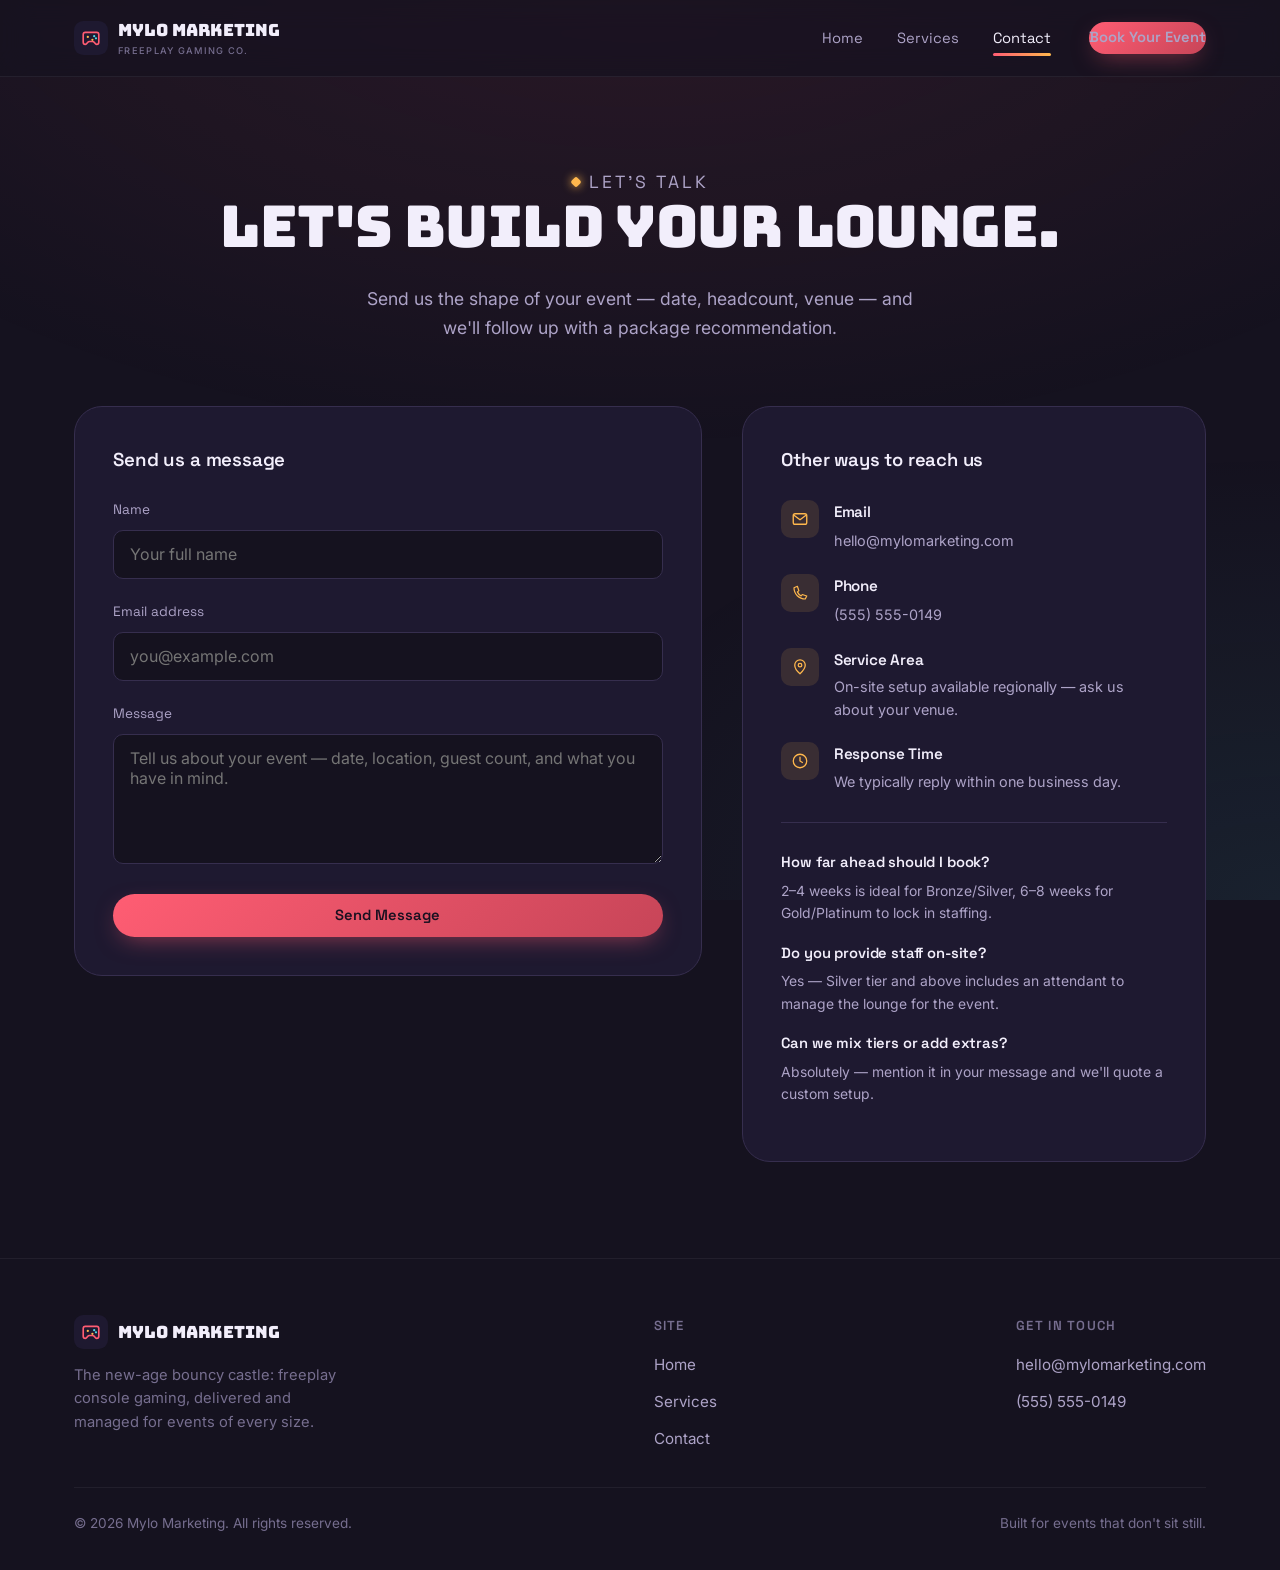
==== contact.html @ ed705b1b "Initial site" ====
<!doctype html>
<html lang="en">
<head>
<meta charset="UTF-8">
<meta name="viewport" content="width=device-width, initial-scale=1">
<title>Contact — Mylo Marketing</title>
<meta name="description" content="Get in touch with Mylo Marketing to book freeplay console gaming for your next event.">
<link rel="preconnect" href="https://fonts.googleapis.com">
<link rel="preconnect" href="https://fonts.gstatic.com" crossorigin>
<link href="https://fonts.googleapis.com/css2?family=Bungee&family=Space+Grotesk:wght@500;600;700&family=Inter:wght@400;500;600&display=swap" rel="stylesheet">
<link rel="stylesheet" href="styles.css">
</head>
<body>

<header class="site-header">
  <div class="wrap">
    <a href="index.html" class="brand">
      <svg class="brand-mark" viewBox="0 0 48 48" fill="none" xmlns="http://www.w3.org/2000/svg">
        <rect width="48" height="48" rx="13" fill="#1E1930"/>
        <path d="M13 30V19a3 3 0 0 1 3-3h16a3 3 0 0 1 3 3v11a3 3 0 0 1-3 3c-1.4 0-2-1-3.2-2.6-.7-.9-1.4-1.4-2.8-1.4h-4c-1.4 0-2.1.5-2.8 1.4C18 32 17.4 33 16 33a3 3 0 0 1-3-3Z" stroke="#FF5D73" stroke-width="2.3" stroke-linejoin="round"/>
        <circle cx="19.5" cy="22.5" r="1.6" fill="#FFB84D"/>
        <circle cx="28.5" cy="21.5" r="1.6" fill="#4DD9E8"/>
        <circle cx="31" cy="24.5" r="1.6" fill="#4DD9E8"/>
        <circle cx="26" cy="26.5" r="1.6" fill="#FFB84D"/>
      </svg>
      <span>MYLO MARKETING<small>Freeplay Gaming Co.</small></span>
    </a>
    <nav class="main-nav" id="main-nav">
      <ul>
        <li><a href="index.html">Home</a></li>
        <li><a href="services.html">Services</a></li>
        <li><a href="contact.html" aria-current="page">Contact</a></li>
      </ul>
      <a href="contact.html" class="btn btn-primary">Book Your Event</a>
    </nav>
    <button class="nav-toggle" id="nav-toggle" aria-label="Toggle menu" aria-expanded="false">
      <span></span><span></span><span></span>
    </button>
  </div>
</header>

<main>
  <section class="page-hero">
    <div class="wrap">
      <p class="eyebrow" style="justify-content:center;">Let's Talk</p>
      <h1 class="display" style="text-transform:none;">Let's build your lounge.</h1>
      <p>Send us the shape of your event — date, headcount, venue — and we'll follow up with a package recommendation.</p>
    </div>
  </section>

  <section style="padding-top:0;">
    <div class="wrap">
      <div class="contact-layout">

        <div class="form-card bounce-in in-view">
          <h3 style="margin-bottom:1.5rem;">Send us a message</h3>

          <!--
            This form posts to FormSubmit (https://formsubmit.co), a free
            forwarding service that emails submissions to the address in
            the action URL below — no backend server required.
            IMPORTANT: replace "hello@mylomarketing.com" with the real
            inbox that should receive these leads before publishing.
            The first submission to a new address triggers a one-time
            confirmation email from FormSubmit that must be approved.
          -->
          <form id="contact-form" action="https://formsubmit.co/hello@mylomarketing.com" method="POST">
            <input type="text" name="_honey" class="honey" tabindex="-1" autocomplete="off">
            <input type="hidden" name="_subject" value="New inquiry from mylomarketing.com">
            <input type="hidden" name="_captcha" value="true">
            <input type="hidden" name="_template" value="table">

            <div class="field">
              <label for="name">Name</label>
              <input type="text" id="name" name="name" placeholder="Your full name" required>
              <small class="err">Please enter your name.</small>
            </div>

            <div class="field">
              <label for="email">Email address</label>
              <input type="email" id="email" name="email" placeholder="you@example.com" required>
              <small class="err">Please enter a valid email address.</small>
            </div>

            <div class="field">
              <label for="message">Message</label>
              <textarea id="message" name="message" placeholder="Tell us about your event — date, location, guest count, and what you have in mind." required></textarea>
              <small class="err">Please add a few details about your event.</small>
            </div>

            <button type="submit" class="btn btn-primary btn-block">Send Message</button>
            <p id="form-status" class="form-status" role="status" aria-live="polite"></p>
          </form>
        </div>

        <aside class="info-card bounce-in in-view">
          <h3>Other ways to reach us</h3>
          <div class="info-list">
            <div class="info-item">
              <div class="icon">
                <svg width="18" height="18" viewBox="0 0 24 24" fill="none"><rect x="3" y="5" width="18" height="14" rx="2.5" stroke="currentColor" stroke-width="1.8"/><path d="M4 7l8 6 8-6" stroke="currentColor" stroke-width="1.8" stroke-linecap="round" stroke-linejoin="round"/></svg>
              </div>
              <div>
                <h4>Email</h4>
                <a href="mailto:hello@mylomarketing.com">hello@mylomarketing.com</a>
              </div>
            </div>
            <div class="info-item">
              <div class="icon">
                <svg width="18" height="18" viewBox="0 0 24 24" fill="none"><path d="M4 5c0 8.3 6.7 15 15 15l2-4-6-2-1.5 2A12.5 12.5 0 0 1 8.5 10.5L10.5 9l-2-6L4 5Z" stroke="currentColor" stroke-width="1.6" stroke-linejoin="round"/></svg>
              </div>
              <div>
                <h4>Phone</h4>
                <a href="tel:+15555550149">(555) 555-0149</a>
              </div>
            </div>
            <div class="info-item">
              <div class="icon">
                <svg width="18" height="18" viewBox="0 0 24 24" fill="none"><path d="M12 21s7-6.2 7-11.5A7 7 0 0 0 5 9.5C5 14.8 12 21 12 21Z" stroke="currentColor" stroke-width="1.7"/><circle cx="12" cy="9.5" r="2.4" stroke="currentColor" stroke-width="1.7"/></svg>
              </div>
              <div>
                <h4>Service Area</h4>
                <p>On-site setup available regionally — ask us about your venue.</p>
              </div>
            </div>
            <div class="info-item">
              <div class="icon">
                <svg width="18" height="18" viewBox="0 0 24 24" fill="none"><circle cx="12" cy="12" r="9" stroke="currentColor" stroke-width="1.7"/><path d="M12 7v5l3.2 2" stroke="currentColor" stroke-width="1.7" stroke-linecap="round"/></svg>
              </div>
              <div>
                <h4>Response Time</h4>
                <p>We typically reply within one business day.</p>
              </div>
            </div>
          </div>

          <div class="faq">
            <div class="faq-item">
              <h4>How far ahead should I book?</h4>
              <p>2–4 weeks is ideal for Bronze/Silver, 6–8 weeks for Gold/Platinum to lock in staffing.</p>
            </div>
            <div class="faq-item">
              <h4>Do you provide staff on-site?</h4>
              <p>Yes — Silver tier and above includes an attendant to manage the lounge for the event.</p>
            </div>
            <div class="faq-item">
              <h4>Can we mix tiers or add extras?</h4>
              <p>Absolutely — mention it in your message and we'll quote a custom setup.</p>
            </div>
          </div>
        </aside>

      </div>
    </div>
  </section>
</main>

<footer class="site-footer">
  <div class="wrap">
    <div class="footer-grid">
      <div class="footer-brand">
        <div class="brand" style="margin-bottom:.8rem;">
          <svg class="brand-mark" viewBox="0 0 48 48" fill="none" xmlns="http://www.w3.org/2000/svg">
            <rect width="48" height="48" rx="13" fill="#1E1930"/>
            <path d="M13 30V19a3 3 0 0 1 3-3h16a3 3 0 0 1 3 3v11a3 3 0 0 1-3 3c-1.4 0-2-1-3.2-2.6-.7-.9-1.4-1.4-2.8-1.4h-4c-1.4 0-2.1.5-2.8 1.4C18 32 17.4 33 16 33a3 3 0 0 1-3-3Z" stroke="#FF5D73" stroke-width="2.3" stroke-linejoin="round"/>
            <circle cx="19.5" cy="22.5" r="1.6" fill="#FFB84D"/>
            <circle cx="28.5" cy="21.5" r="1.6" fill="#4DD9E8"/>
            <circle cx="31" cy="24.5" r="1.6" fill="#4DD9E8"/>
            <circle cx="26" cy="26.5" r="1.6" fill="#FFB84D"/>
          </svg>
          <span>MYLO MARKETING</span>
        </div>
        <p>The new-age bouncy castle: freeplay console gaming, delivered and managed for events of every size.</p>
      </div>
      <div class="footer-col">
        <h4>Site</h4>
        <ul>
          <li><a href="index.html">Home</a></li>
          <li><a href="services.html">Services</a></li>
          <li><a href="contact.html">Contact</a></li>
        </ul>
      </div>
      <div class="footer-col">
        <h4>Get In Touch</h4>
        <ul>
          <li><a href="mailto:hello@mylomarketing.com">hello@mylomarketing.com</a></li>
          <li><a href="tel:+15555550149">(555) 555-0149</a></li>
        </ul>
      </div>
    </div>
    <div class="footer-bottom">
      <span>© 2026 Mylo Marketing. All rights reserved.</span>
      <span>Built for events that don't sit still.</span>
    </div>
  </div>
</footer>

<script src="script.js"></script>
</body>
</html>
---- styles.css ----
/* ===================================================================
   MYLO MARKETING — design tokens
   Palette: arcade-marquee-at-night. Deep violet-black base, three
   accent lights (coral / amber / cyan) like cabinet neon, tuned so
   text stays legible and nothing reads as a stock "dark mode" theme.
=================================================================== */
:root{
  --bg:            #15121F;
  --bg-alt:        #1E1930;
  --bg-alt-2:      #262038;
  --line:          #362E4E;

  --coral:         #FF5D73;
  --coral-dim:     #C74558;
  --amber:         #FFB84D;
  --cyan:          #4DD9E8;

  --text:          #F2EEFB;
  --text-dim:      #ADA3C7;
  --text-faint:    #766E8F;

  --bronze:        #CD7F32;
  --silver:        #C6CCD6;
  --gold:          #F2C14E;
  --platinum:      #8FE3E0;

  --radius-sm:     10px;
  --radius-md:     18px;
  --radius-lg:     28px;

  --spring: cubic-bezier(.34, 1.76, .64, 1);
  --ease:   cubic-bezier(.16, 1, .3, 1);

  --font-display: 'Bungee', system-ui, sans-serif;
  --font-head:    'Space Grotesk', system-ui, sans-serif;
  --font-body:    'Inter', system-ui, sans-serif;
}

*, *::before, *::after{ box-sizing: border-box; }
html{ scroll-behavior: smooth; }

body{
  margin: 0;
  background: var(--bg);
  color: var(--text);
  font-family: var(--font-body);
  font-size: 16px;
  line-height: 1.6;
  -webkit-font-smoothing: antialiased;
  overflow-x: hidden;
}

img, svg{ display:block; max-width: 100%; }
a{ color: inherit; text-decoration: none; }
button{ font-family: inherit; cursor: pointer; }
ul{ margin:0; padding:0; list-style:none; }

.wrap{
  width: 100%;
  max-width: 1180px;
  margin: 0 auto;
  padding: 0 24px;
}

@media (prefers-reduced-motion: reduce){
  *{ animation-duration: .001ms !important; animation-iteration-count: 1 !important; transition-duration: .001ms !important; scroll-behavior: auto !important; }
}

/* subtle grain / vignette so the flat purple never looks like a template swatch */
body::before{
  content:"";
  position: fixed; inset:0;
  pointer-events: none;
  z-index: 1;
  background:
    radial-gradient(ellipse 80% 60% at 50% -10%, rgba(255,93,115,.10), transparent),
    radial-gradient(ellipse 60% 50% at 100% 100%, rgba(77,217,232,.08), transparent);
}

/* ===================== headings & type scale ===================== */
h1, h2, h3, h4{ margin: 0 0 .5em; font-family: var(--font-head); font-weight: 600; letter-spacing: -.01em; }

.eyebrow{
  display:inline-flex; align-items:center; gap:.55em;
  font-family: var(--font-head);
  font-size: .78rem;
  letter-spacing: .16em;
  text-transform: uppercase;
  color: var(--amber);
  margin-bottom: 1em;
}
.eyebrow::before{
  content:""; width: 8px; height: 8px; border-radius: 2px;
  background: var(--amber);
  transform: rotate(45deg);
  box-shadow: 0 0 10px var(--amber);
}

.display{
  font-family: var(--font-display);
  font-weight: 400;
  line-height: 1.05;
  letter-spacing: -.01em;
  text-transform: uppercase;
}

.section-head{
  max-width: 640px;
  margin: 0 auto 3rem;
  text-align: center;
}
.section-head p{ color: var(--text-dim); font-size: 1.05rem; }

section{ position: relative; z-index: 2; padding: 96px 0; }
@media (max-width: 720px){ section{ padding: 64px 0; } }

/* ===================== header / nav ===================== */
.site-header{
  position: fixed; top: 0; left: 0; right: 0; z-index: 100;
  background: rgba(21, 18, 31, .72);
  backdrop-filter: blur(14px) saturate(140%);
  -webkit-backdrop-filter: blur(14px) saturate(140%);
  border-bottom: 1px solid rgba(255,255,255,.06);
  transition: border-color .3s var(--ease);
}
.site-header .wrap{
  display:flex; align-items:center; justify-content:space-between;
  height: 76px;
}
.brand{
  display:flex; align-items:center; gap:.6em;
  font-family: var(--font-display);
  font-size: 1.05rem;
  color: var(--text);
  white-space:nowrap;
}
.brand-mark{
  width: 34px; height: 34px; flex: none;
}
.brand small{
  display:block; font-family: var(--font-body); font-weight: 500;
  font-size: .58rem; letter-spacing:.14em; color: var(--text-faint); text-transform: uppercase;
}

.main-nav{ display:flex; align-items:center; gap: 2.4rem; }
.main-nav ul{ display:flex; gap: 2.1rem; }
.main-nav a{
  font-family: var(--font-head);
  font-size: .92rem;
  color: var(--text-dim);
  position: relative;
  padding: .3em 0;
  transition: color .2s var(--ease);
}
.main-nav a:hover, .main-nav a[aria-current="page"]{ color: var(--text); }
.main-nav a[aria-current="page"]::after{
  content:""; position:absolute; left:0; right:0; bottom:-4px; height: 3px;
  background: linear-gradient(90deg, var(--coral), var(--amber));
  border-radius: 3px;
}

.btn{
  display:inline-flex; align-items:center; justify-content:center; gap:.5em;
  font-family: var(--font-head); font-size: .92rem; font-weight: 600;
  padding: .85em 1.6em;
  border-radius: 999px;
  border: none;
  transition: transform .35s var(--spring), box-shadow .3s var(--ease), background .2s var(--ease);
}
.btn-primary{
  background: linear-gradient(135deg, var(--coral), var(--coral-dim));
  color: #1A1020;
  box-shadow: 0 8px 24px -8px rgba(255,93,115,.55);
}
.btn-primary:hover{ transform: translateY(-3px) scale(1.03); box-shadow: 0 14px 30px -8px rgba(255,93,115,.7); }
.btn-primary:active{ transform: translateY(0) scale(.97); }

.btn-ghost{
  background: transparent;
  color: var(--text);
  border: 1.5px solid var(--line);
}
.btn-ghost:hover{ border-color: var(--cyan); color: var(--cyan); transform: translateY(-2px); }

.btn-block{ width:100%; }

.nav-toggle{
  display:none; flex-direction:column; justify-content:center; gap: 5px;
  width: 42px; height: 42px; border-radius: 10px;
  background: var(--bg-alt); border: 1px solid var(--line);
}
.nav-toggle span{ width: 18px; height: 2px; background: var(--text); margin: 0 auto; transition: transform .3s var(--spring), opacity .2s; }
.nav-toggle.open span:nth-child(1){ transform: translateY(7px) rotate(45deg); }
.nav-toggle.open span:nth-child(2){ opacity: 0; }
.nav-toggle.open span:nth-child(3){ transform: translateY(-7px) rotate(-45deg); }

@media (max-width: 860px){
  .main-nav{
    position: fixed; inset: 76px 0 0 0;
    background: var(--bg);
    flex-direction: column; justify-content: flex-start;
    padding: 2.5rem 24px;
    transform: translateY(-8px);
    opacity: 0; visibility: hidden;
    transition: opacity .3s var(--ease), transform .3s var(--ease), visibility .3s;
  }
  .main-nav.open{ opacity:1; visibility: visible; transform: translateY(0); }
  .main-nav ul{ flex-direction: column; gap: 1.6rem; width:100%; }
  .main-nav a{ font-size: 1.4rem; }
  .main-nav .btn{ margin-top: .5rem; width: 100%; }
  .nav-toggle{ display:flex; }
}

/* ===================== hero ===================== */
.hero{
  position: relative;
  min-height: 92vh;
  display:flex; align-items:center;
  padding-top: 140px;
  overflow: hidden;
}
.hero-stage{
  position:absolute; inset:0; z-index:1;
  pointer-events:none;
}
.floaty{
  position:absolute;
  animation: bob 6s var(--ease) infinite;
  filter: drop-shadow(0 12px 24px rgba(0,0,0,.4));
}
@keyframes bob{
  0%, 100%{ transform: translateY(0) rotate(var(--rot, 0deg)); }
  50%{ transform: translateY(-22px) rotate(var(--rot, 0deg)); }
}
.hero .wrap{ position:relative; z-index:2; }
.hero-inner{ max-width: 760px; }
.hero h1{
  font-size: clamp(2.6rem, 7vw, 5.2rem);
  color: var(--text);
  margin-bottom: .3em;
}
.hero h1 .accent{ color: var(--coral); -webkit-text-stroke: 2px var(--coral); color: transparent; }
.hero p.lede{
  font-size: 1.2rem;
  color: var(--text-dim);
  max-width: 560px;
  margin-bottom: 2.2rem;
}
.hero-cta{ display:flex; gap: 1rem; flex-wrap: wrap; }

.bounce-in{
  opacity: 0;
  transform: translateY(38px) scale(.94);
  transition: opacity .6s var(--ease), transform .7s var(--spring);
}
.bounce-in.in-view{ opacity:1; transform: translateY(0) scale(1); }
.stagger .bounce-in:nth-child(1){ transition-delay: .05s; }
.stagger .bounce-in:nth-child(2){ transition-delay: .16s; }
.stagger .bounce-in:nth-child(3){ transition-delay: .27s; }
.stagger .bounce-in:nth-child(4){ transition-delay: .38s; }

/* ===================== value grid ===================== */
.value-grid{
  display:grid;
  grid-template-columns: repeat(4, 1fr);
  gap: 1.4rem;
}
@media (max-width: 980px){ .value-grid{ grid-template-columns: repeat(2, 1fr); } }
@media (max-width: 560px){ .value-grid{ grid-template-columns: 1fr; } }

.value-card{
  background: var(--bg-alt);
  border: 1px solid var(--line);
  border-radius: var(--radius-md);
  padding: 1.9rem 1.6rem;
  transition: transform .4s var(--spring), border-color .3s var(--ease), background .3s var(--ease);
}
.value-card:hover{
  transform: translateY(-8px) rotate(-.6deg);
  border-color: var(--coral-dim);
  background: var(--bg-alt-2);
}
.value-card .icon{
  width: 46px; height:46px; margin-bottom: 1.1rem;
  border-radius: 12px;
  display:flex; align-items:center; justify-content:center;
  background: rgba(255,184,77,.12);
  color: var(--amber);
}
.value-card h3{ font-size: 1.1rem; color: var(--text); }
.value-card p{ color: var(--text-dim); font-size: .95rem; margin:0; }

/* ===================== narrative / value essay ===================== */
.essay{
  display:grid;
  grid-template-columns: .8fr 1.2fr;
  gap: 3.5rem;
  align-items: start;
}
@media (max-width: 860px){ .essay{ grid-template-columns: 1fr; gap: 2rem; } }
.essay-label{ position: sticky; top: 110px; }
.essay-label .eyebrow{ margin-bottom: .6rem; }
.essay-label h2{ font-size: clamp(1.7rem, 3.4vw, 2.4rem); color: var(--text); }
.essay-body p{ color: var(--text-dim); font-size: 1.06rem; margin: 0 0 1.3em; }
.essay-body strong{ color: var(--text); font-weight: 600; }

/* ===================== event-type chips ===================== */
.chip-row{
  display:flex; flex-wrap: wrap; gap: .8rem; justify-content:center;
}
.chip{
  display:flex; align-items:center; gap:.6em;
  padding: .7em 1.3em;
  border-radius: 999px;
  border: 1px solid var(--line);
  background: var(--bg-alt);
  font-family: var(--font-head);
  font-size: .92rem;
  color: var(--text-dim);
  transition: transform .35s var(--spring), color .2s, border-color .2s;
}
.chip:hover{ transform: translateY(-4px) scale(1.05); color: var(--cyan); border-color: var(--cyan); }

/* ===================== gallery ===================== */
.gallery-intro{
  display:flex; justify-content:space-between; align-items:flex-end; flex-wrap: wrap; gap: 1.5rem;
  margin-bottom: 2.4rem;
}
.gallery-intro .eyebrow{ margin-bottom: .5rem; }
.gallery-intro h2{ font-size: clamp(1.6rem, 3.2vw, 2.3rem); text-transform:none; margin:0; }
.gallery-intro p{ color: var(--text-dim); max-width: 380px; margin:0; font-size: .95rem; }

.gallery-grid{
  display: grid;
  grid-template-columns: repeat(6, 1fr);
  grid-auto-rows: 130px;
  gap: .7rem;
}
.gallery-item{
  position: relative;
  overflow: hidden;
  border-radius: var(--radius-md);
  cursor: zoom-in;
  border: 1px solid var(--line);
  background: var(--bg-alt);
}
.gallery-item img{
  width: 100%; height: 100%;
  object-fit: cover;
  display:block;
  transition: transform .6s var(--ease);
}
.gallery-item:hover img{ transform: scale(1.07); }
.gallery-item::after{
  content:""; position:absolute; inset:0;
  background: linear-gradient(180deg, transparent 45%, rgba(10,8,16,.85) 100%);
  opacity: 0; transition: opacity .3s var(--ease);
}
.gallery-item:hover::after{ opacity:1; }
.gallery-cap{
  position:absolute; left:0; right:0; bottom:0;
  padding: .9rem 1rem;
  font-family: var(--font-head);
  font-size: .82rem;
  color: var(--text);
  opacity: 0; transform: translateY(6px);
  transition: opacity .3s var(--ease), transform .3s var(--ease);
  z-index: 1;
}
.gallery-item:hover .gallery-cap{ opacity:1; transform: translateY(0); }

.gallery-item.g-tall{ grid-row: span 2; }
.gallery-item.g-wide{ grid-column: span 2; }

@media (max-width: 900px){
  .gallery-grid{ grid-template-columns: repeat(2, 1fr); grid-auto-rows: 180px; }
  .gallery-item.g-wide{ grid-column: span 2; }
  .gallery-item.g-tall{ grid-row: span 1; }
}

.gallery-note{
  display:flex; align-items:center; gap: .7em;
  margin-top: 1.6rem;
  color: var(--text-faint);
  font-size: .88rem;
}
.gallery-note svg{ flex:none; color: var(--cyan); }

/* lightbox */
.lightbox{
  position: fixed; inset:0; z-index: 300;
  background: rgba(10,8,16,.92);
  display:flex; align-items:center; justify-content:center;
  padding: 5vh 5vw;
  opacity:0; visibility: hidden;
  transition: opacity .25s var(--ease), visibility .25s;
}
.lightbox.open{ opacity:1; visibility: visible; }
.lightbox img{
  max-width: 100%; max-height: 84vh;
  border-radius: var(--radius-md);
  transform: scale(.94);
  transition: transform .35s var(--spring);
  box-shadow: 0 30px 60px -20px rgba(0,0,0,.6);
}
.lightbox.open img{ transform: scale(1); }
.lightbox-cap{
  position:absolute; left:0; right:0; bottom: 3vh;
  text-align:center;
  color: var(--text-dim);
  font-family: var(--font-head);
  font-size: .9rem;
  padding: 0 1rem;
}
.lightbox-close{
  position:absolute; top: 20px; right: 24px;
  width: 44px; height: 44px; border-radius: 50%;
  background: var(--bg-alt); border: 1px solid var(--line);
  color: var(--text); font-size: 1.3rem;
  display:flex; align-items:center; justify-content:center;
}

/* ===================== CTA band ===================== */
.cta-band{
  border-radius: var(--radius-lg);
  padding: 4rem 2.5rem;
  text-align:center;
  background:
    radial-gradient(ellipse 120% 140% at 20% -20%, rgba(255,93,115,.35), transparent 60%),
    radial-gradient(ellipse 120% 140% at 100% 120%, rgba(77,217,232,.28), transparent 60%),
    var(--bg-alt-2);
  border: 1px solid var(--line);
}
.cta-band h2{ font-size: clamp(1.8rem, 4vw, 2.6rem); }
.cta-band p{ color: var(--text-dim); max-width: 480px; margin: 0 auto 1.8rem; }

/* ===================== footer ===================== */
.site-footer{
  position: relative; z-index: 2;
  padding: 3.5rem 0 2.2rem;
  border-top: 1px solid rgba(255,255,255,.06);
}
.footer-grid{
  display:flex; justify-content: space-between; flex-wrap: wrap; gap: 2.2rem;
  margin-bottom: 2.2rem;
}
.footer-brand p{ color: var(--text-faint); max-width: 280px; font-size: .92rem; }
.footer-col h4{ font-family: var(--font-head); font-size: .82rem; letter-spacing: .1em; text-transform: uppercase; color: var(--text-faint); margin-bottom: 1rem; }
.footer-col ul{ display:flex; flex-direction:column; gap: .7rem; }
.footer-col a{ color: var(--text-dim); font-size: .95rem; transition: color .2s; }
.footer-col a:hover{ color: var(--cyan); }
.footer-bottom{
  display:flex; justify-content:space-between; flex-wrap: wrap; gap: 1rem;
  padding-top: 1.6rem; border-top: 1px solid rgba(255,255,255,.06);
  color: var(--text-faint); font-size: .85rem;
}

/* ===================== page hero (services / contact) ===================== */
.page-hero{
  padding: 168px 0 64px;
  text-align:center;
  position: relative;
}
.page-hero h1{ font-size: clamp(2.2rem, 5.5vw, 3.6rem); color: var(--text); }
.page-hero p{ color: var(--text-dim); font-size: 1.1rem; max-width: 560px; margin: 0 auto; }

/* ===================== tier cards ===================== */
.tier-grid{
  display:grid;
  grid-template-columns: repeat(4, 1fr);
  gap: 1.3rem;
  align-items: stretch;
}
@media (max-width: 1040px){ .tier-grid{ grid-template-columns: repeat(2, 1fr); } }
@media (max-width: 620px){ .tier-grid{ grid-template-columns: 1fr; } }

.tier-card{
  --tier-color: var(--bronze);
  position: relative;
  display:flex; flex-direction:column;
  background: var(--bg-alt);
  border: 1.5px solid var(--line);
  border-top: 4px solid var(--tier-color);
  border-radius: var(--radius-md);
  padding: 2rem 1.6rem 1.8rem;
  transition: transform .4s var(--spring), box-shadow .3s var(--ease), border-color .3s;
}
.tier-card:hover{
  transform: translateY(-10px);
  box-shadow: 0 20px 40px -18px rgba(0,0,0,.55);
}
.tier-card.is-featured{
  background: var(--bg-alt-2);
  border-color: var(--tier-color);
  transform: scale(1.035);
}
.tier-card.is-featured:hover{ transform: scale(1.035) translateY(-10px); }
.tier-tag{
  display:inline-flex; align-self: flex-start;
  font-family: var(--font-head); font-size: .72rem; letter-spacing: .12em; text-transform: uppercase;
  padding: .35em .8em; border-radius: 999px;
  background: color-mix(in srgb, var(--tier-color) 22%, transparent);
  color: var(--tier-color);
  margin-bottom: 1rem;
}
.tier-card h3{ font-family: var(--font-display); font-size: 1.5rem; color: var(--text); text-transform: uppercase; }
.tier-card .tier-sub{ color: var(--text-dim); font-size: .92rem; margin-bottom: 1.4rem; }
.tier-specs{ display:flex; flex-direction: column; gap: .65rem; margin-bottom: 1.4rem; flex: 1; }
.tier-specs li{ display:flex; align-items:flex-start; gap: .6em; font-size: .95rem; color: var(--text); }
.tier-specs li::before{
  content:""; flex: none; width: 7px; height: 7px; margin-top: .5em; border-radius: 2px;
  background: var(--tier-color); transform: rotate(45deg);
}
.tier-best{
  font-size: .85rem; color: var(--text-faint);
  padding-top: 1rem; margin-bottom: 1.4rem;
  border-top: 1px dashed var(--line);
}
.tier-best b{ color: var(--text-dim); font-weight: 600; }

.tier-card[data-tier="bronze"]{ --tier-color: var(--bronze); }
.tier-card[data-tier="silver"]{ --tier-color: var(--silver); }
.tier-card[data-tier="gold"]{ --tier-color: var(--gold); }
.tier-card[data-tier="platinum"]{ --tier-color: var(--platinum); }

.custom-note{
  text-align:center; margin-top: 3rem; padding: 2.4rem;
  border: 1px dashed var(--line); border-radius: var(--radius-md);
  color: var(--text-dim);
}
.custom-note h3{ color: var(--text); margin-bottom: .4rem; }

/* compact proof strip (services page) */
.proof-strip{
  display:grid; grid-template-columns: repeat(3, 1fr); gap: 1rem;
  margin-bottom: 1rem;
}
@media (max-width: 720px){ .proof-strip{ grid-template-columns: 1fr; } }
.proof-strip figure{ margin:0; border-radius: var(--radius-md); overflow:hidden; border: 1px solid var(--line); }
.proof-strip img{ width:100%; height: 210px; object-fit: cover; display:block; }
.proof-strip figcaption{
  padding: .8rem 1rem;
  background: var(--bg-alt);
  font-family: var(--font-head);
  font-size: .82rem;
  color: var(--text-dim);
}

/* how-it-works strip */
.steps{
  display:grid; grid-template-columns: repeat(4,1fr); gap: 1.2rem;
}
@media (max-width: 860px){ .steps{ grid-template-columns: 1fr 1fr; } }
@media (max-width: 520px){ .steps{ grid-template-columns: 1fr; } }
.step{ text-align:left; }
.step .num{
  font-family: var(--font-display); font-size: 1.6rem;
  color: var(--bg);
  -webkit-text-stroke: 1.5px var(--cyan);
  margin-bottom: .5rem;
}
.step h4{ color: var(--text); font-size: 1rem; }
.step p{ color: var(--text-dim); font-size: .9rem; margin:0; }

/* ===================== contact page ===================== */
.contact-layout{
  display:grid;
  grid-template-columns: 1.15fr .85fr;
  gap: 2.5rem;
  align-items: start;
}
@media (max-width: 900px){ .contact-layout{ grid-template-columns: 1fr; } }

.form-card, .info-card{
  background: var(--bg-alt);
  border: 1px solid var(--line);
  border-radius: var(--radius-lg);
  padding: 2.4rem;
}
@media (max-width: 560px){ .form-card, .info-card{ padding: 1.6rem; } }

.field{ margin-bottom: 1.4rem; }
.field label{
  display:block; font-family: var(--font-head); font-size: .85rem;
  color: var(--text-dim); margin-bottom: .55rem;
}
.field input, .field textarea, .field select{
  width: 100%;
  background: var(--bg);
  border: 1.5px solid var(--line);
  border-radius: var(--radius-sm);
  padding: .85em 1em;
  color: var(--text);
  font-family: var(--font-body);
  font-size: 1rem;
  transition: border-color .2s var(--ease), box-shadow .2s var(--ease);
}
.field textarea{ resize: vertical; min-height: 130px; }
.field input:focus, .field textarea:focus, .field select:focus{
  outline: none;
  border-color: var(--cyan);
  box-shadow: 0 0 0 4px rgba(77,217,232,.15);
}
.field small.err{ display:none; color: var(--coral); font-size: .82rem; margin-top: .4rem; }
.field.invalid input, .field.invalid textarea{ border-color: var(--coral); }
.field.invalid small.err{ display:block; }

.honey{ position:absolute; left: -9999px; width:1px; height:1px; overflow:hidden; }

.form-status{
  margin-top: 1.2rem; font-size: .92rem; display:none;
  padding: .9em 1.1em; border-radius: var(--radius-sm);
}
.form-status.show{ display:block; }
.form-status.ok{ background: rgba(77,217,232,.12); color: var(--cyan); display:block; }
.form-status.bad{ background: rgba(255,93,115,.12); color: var(--coral); display:block; }

.info-card h3{ color: var(--text); font-size: 1.15rem; }
.info-list{ display:flex; flex-direction:column; gap: 1.3rem; margin-top: 1.6rem; }
.info-item{ display:flex; gap: .9rem; align-items:flex-start; }
.info-item .icon{
  width: 38px; height:38px; flex:none; border-radius: 10px;
  display:flex; align-items:center; justify-content:center;
  background: rgba(255,184,77,.12); color: var(--amber);
}
.info-item h4{ font-size: .95rem; color: var(--text); margin:0 0 .2rem; }
.info-item p, .info-item a{ font-size: .9rem; color: var(--text-dim); margin:0; }
.info-item a:hover{ color: var(--cyan); }

.faq{ margin-top: 1.8rem; padding-top: 1.8rem; border-top: 1px solid var(--line); }
.faq-item{ margin-bottom: 1.1rem; }
.faq-item h4{ font-size: .92rem; color: var(--text); margin: 0 0 .3rem; }
.faq-item p{ font-size: .87rem; color: var(--text-dim); margin: 0; }
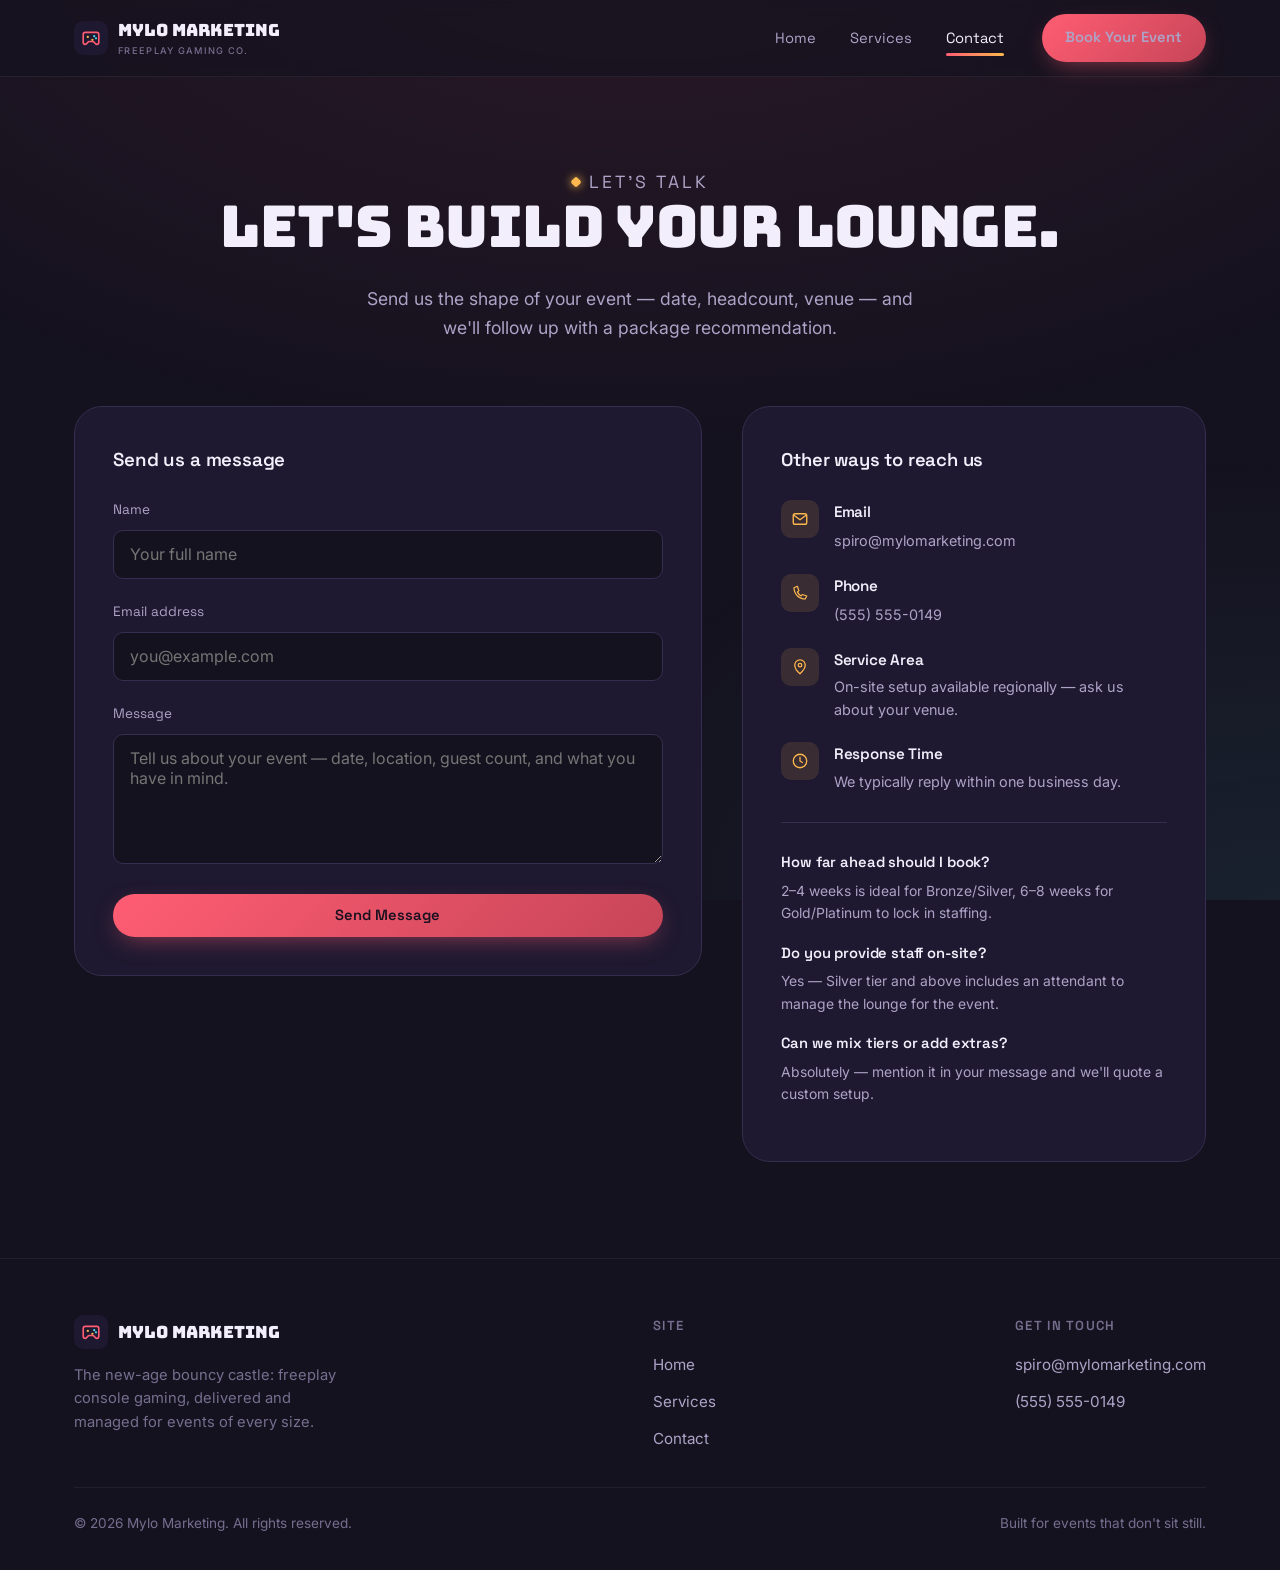
==== commit 6f68da73: "Update contact email to spiro@mylomarketing.com Replace hello@mylomarketing.com everywhere it appear" ====
--- a/contact.html
+++ b/contact.html
@@ -59,12 +59,12 @@
             This form posts to FormSubmit (https://formsubmit.co), a free
             forwarding service that emails submissions to the address in
             the action URL below — no backend server required.
-            IMPORTANT: replace "hello@mylomarketing.com" with the real
-            inbox that should receive these leads before publishing.
-            The first submission to a new address triggers a one-time
-            confirmation email from FormSubmit that must be approved.
+            Leads are delivered to spiro@mylomarketing.com (the address in
+            the action URL below). The first submission to a new address
+            triggers a one-time confirmation email from FormSubmit that
+            must be approved before forwarding starts.
           -->
-          <form id="contact-form" action="https://formsubmit.co/hello@mylomarketing.com" method="POST">
+          <form id="contact-form" action="https://formsubmit.co/spiro@mylomarketing.com" method="POST">
             <input type="text" name="_honey" class="honey" tabindex="-1" autocomplete="off">
             <input type="hidden" name="_subject" value="New inquiry from mylomarketing.com">
             <input type="hidden" name="_captcha" value="true">
@@ -102,7 +102,7 @@
               </div>
               <div>
                 <h4>Email</h4>
-                <a href="mailto:hello@mylomarketing.com">hello@mylomarketing.com</a>
+                <a href="mailto:spiro@mylomarketing.com">spiro@mylomarketing.com</a>
               </div>
             </div>
             <div class="info-item">
@@ -183,7 +183,7 @@
       <div class="footer-col">
         <h4>Get In Touch</h4>
         <ul>
-          <li><a href="mailto:hello@mylomarketing.com">hello@mylomarketing.com</a></li>
+          <li><a href="mailto:spiro@mylomarketing.com">spiro@mylomarketing.com</a></li>
           <li><a href="tel:+15555550149">(555) 555-0149</a></li>
         </ul>
       </div>
--- a/styles.css
+++ b/styles.css
@@ -118,8 +118,9 @@
 .site-header{
   position: fixed; top: 0; left: 0; right: 0; z-index: 100;
   background: rgba(21, 18, 31, .72);
-  backdrop-filter: blur(14px) saturate(140%);
-  -webkit-backdrop-filter: blur(14px) saturate(140%);
+  /* lighter blur: a 14px fixed backdrop-filter re-blurs every scroll frame and drove the jank */
+  backdrop-filter: blur(8px) saturate(120%);
+  -webkit-backdrop-filter: blur(8px) saturate(120%);
   border-bottom: 1px solid rgba(255,255,255,.06);
   transition: border-color .3s var(--ease);
 }
@@ -158,6 +159,10 @@
   background: linear-gradient(90deg, var(--coral), var(--amber));
   border-radius: 3px;
 }
+/* The nav "Book Now" is an <a> inside .main-nav, so .main-nav a (higher
+   specificity than .btn) would strip the button's horizontal padding.
+   Restore the pill padding so the label stays fully encased. */
+.main-nav a.btn{ padding: .85em 1.6em; }
 
 .btn{
   display:inline-flex; align-items:center; justify-content:center; gap:.5em;
@@ -197,6 +202,11 @@
 @media (max-width: 860px){
   .main-nav{
     position: fixed; inset: 76px 0 0 0;
+    /* explicit height: relying on top+bottom stretch collapsed the panel to
+       its padding, leaving most items floating with no background behind them */
+    height: calc(100vh - 76px);
+    height: calc(100dvh - 76px);
+    overflow-y: auto;
     background: var(--bg);
     flex-direction: column; justify-content: flex-start;
     padding: 2.5rem 24px;
@@ -205,9 +215,16 @@
     transition: opacity .3s var(--ease), transform .3s var(--ease), visibility .3s;
   }
   .main-nav.open{ opacity:1; visibility: visible; transform: translateY(0); }
-  .main-nav ul{ flex-direction: column; gap: 1.6rem; width:100%; }
+  .main-nav ul{ flex-direction: column; gap: .6rem; width:100%; }
   .main-nav a{ font-size: 1.4rem; }
-  .main-nav .btn{ margin-top: .5rem; width: 100%; }
+  .main-nav ul a{
+    display: block; width: 100%;
+    padding: .55em .9em; border-radius: 12px;
+    transition: background .2s var(--ease), color .2s var(--ease);
+  }
+  .main-nav ul a:hover, .main-nav ul a:focus-visible{ background: var(--bg-alt-2); color: var(--text); }
+  .main-nav ul a[aria-current="page"]{ background: var(--bg-alt); }
+  .main-nav .btn{ margin-top: .8rem; width: 100%; }
   .nav-toggle{ display:flex; }
 }
 
@@ -269,17 +286,28 @@
 @media (max-width: 560px){ .value-grid{ grid-template-columns: 1fr; } }
 
 .value-card{
+  position: relative;
   background: var(--bg-alt);
   border: 1px solid var(--line);
   border-radius: var(--radius-md);
   padding: 1.9rem 1.6rem;
-  transition: transform .4s var(--spring), border-color .3s var(--ease), background .3s var(--ease);
+  /* animate only compositor-friendly props (no background repaint per frame) */
+  transition: transform .4s var(--spring), border-color .3s var(--ease);
+  will-change: transform;
+}
+/* darker hover fill fades via a GPU-composited layer instead of a background repaint */
+.value-card::after{
+  content:""; position:absolute; inset:0; border-radius:inherit;
+  background: var(--bg-alt-2);
+  opacity:0; transition: opacity .3s var(--ease);
+  z-index:0; pointer-events:none;
 }
 .value-card:hover{
-  transform: translateY(-8px) rotate(-.6deg);
+  transform: translateY(-8px);
   border-color: var(--coral-dim);
-  background: var(--bg-alt-2);
-}
+}
+.value-card:hover::after{ opacity:1; }
+.value-card > *{ position:relative; z-index:1; }
 .value-card .icon{
   width: 46px; height:46px; margin-bottom: 1.1rem;
   border-radius: 12px;
@@ -378,6 +406,14 @@
   .gallery-item.g-tall{ grid-row: span 1; }
 }
 
+/* Fill the trailing gap in the 6-col bento: with one 2x2 tile + one wide tile,
+   six items leave the bottom-right two cells empty. Widen the last two tiles so
+   row 2 tiles completely. Desktop only — the 2-col mobile layout above is unaffected. */
+@media (min-width: 901px){
+  .gallery-grid .gallery-item:nth-child(5),
+  .gallery-grid .gallery-item:nth-child(6){ grid-column: span 2; }
+}
+
 .gallery-note{
   display:flex; align-items:center; gap: .7em;
   margin-top: 1.6rem;
@@ -483,12 +519,21 @@
   border-top: 4px solid var(--tier-color);
   border-radius: var(--radius-md);
   padding: 2rem 1.6rem 1.8rem;
-  transition: transform .4s var(--spring), box-shadow .3s var(--ease), border-color .3s;
+  /* animate only transform; the lift shadow is faded via a composited layer below */
+  transition: transform .4s var(--spring), border-color .3s;
+  will-change: transform;
+}
+/* lift shadow as a GPU-composited layer (opacity fade) instead of animating box-shadow */
+.tier-card::after{
+  content:""; position:absolute; inset:0; border-radius:inherit;
+  box-shadow: 0 20px 40px -18px rgba(0,0,0,.55);
+  opacity:0; transition: opacity .3s var(--ease);
+  pointer-events:none; z-index:-1;
 }
 .tier-card:hover{
   transform: translateY(-10px);
-  box-shadow: 0 20px 40px -18px rgba(0,0,0,.55);
-}
+}
+.tier-card:hover::after{ opacity:1; }
 .tier-card.is-featured{
   background: var(--bg-alt-2);
   border-color: var(--tier-color);
